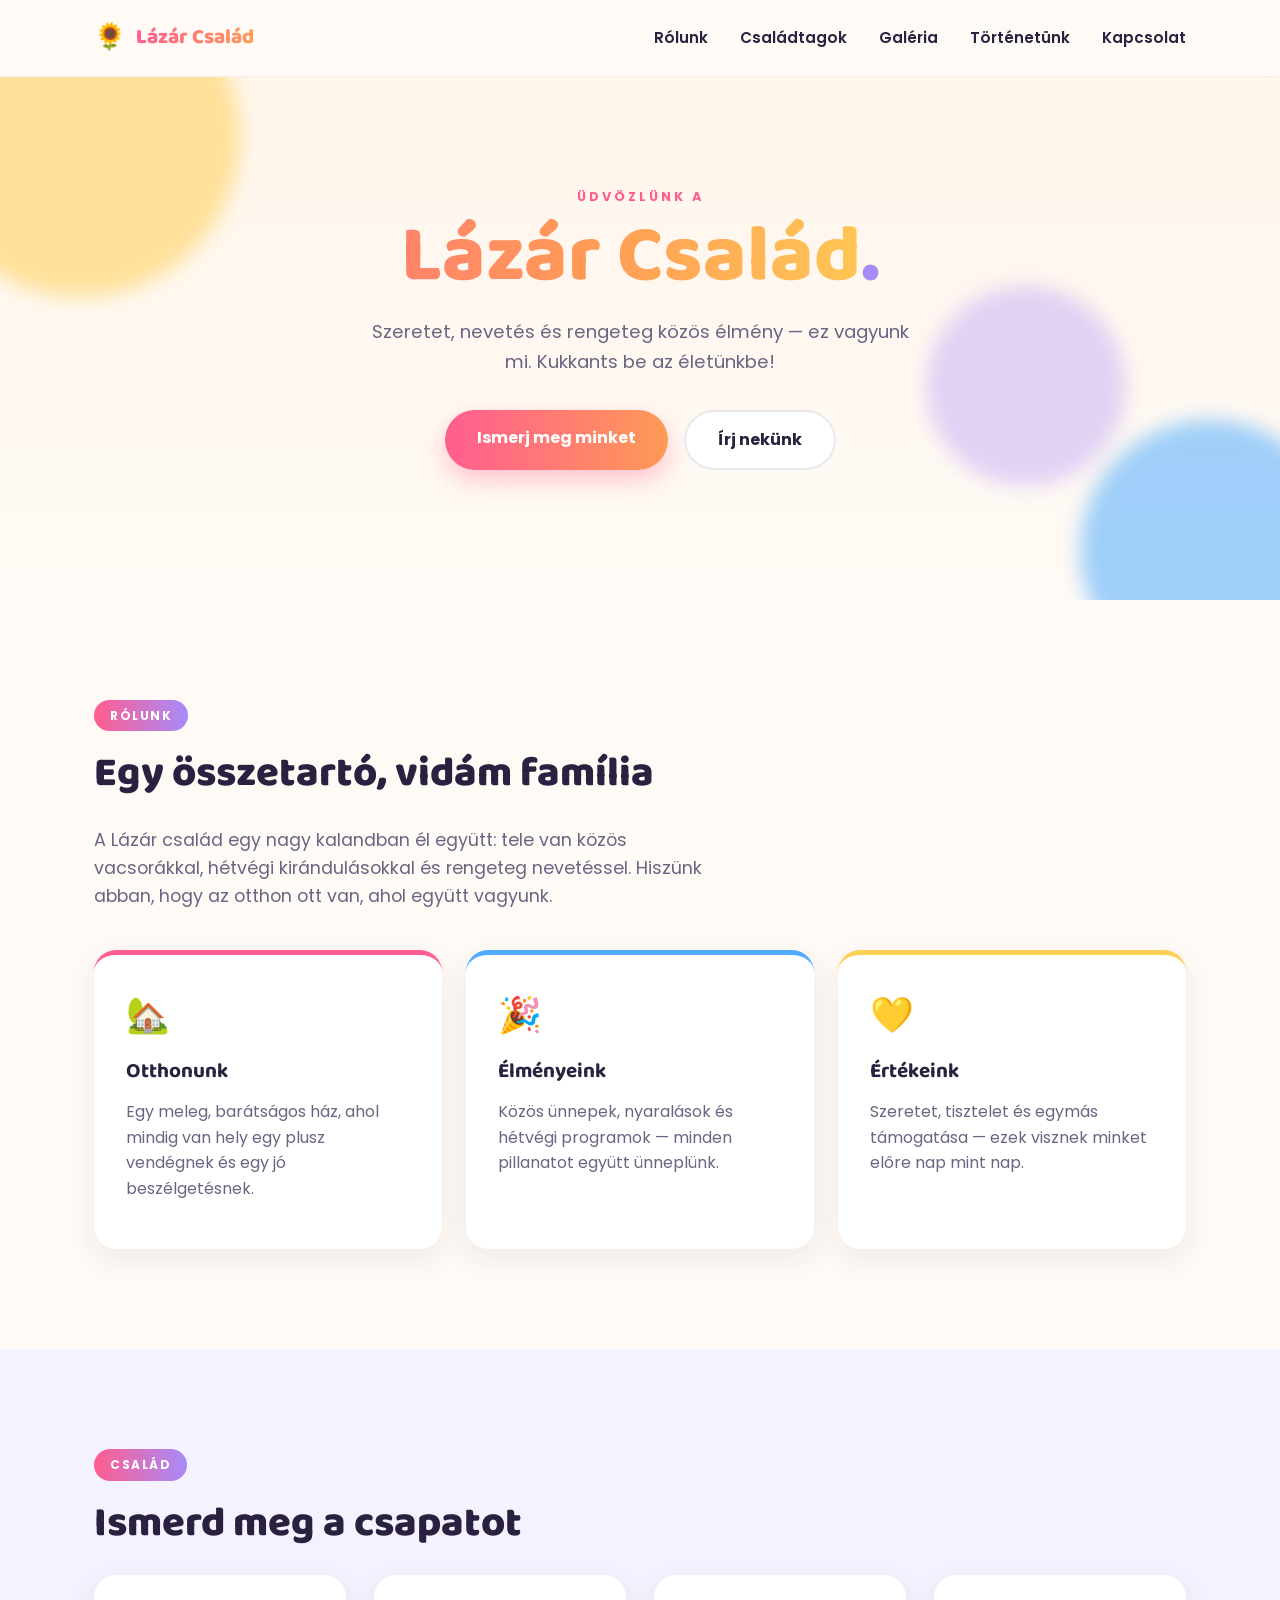
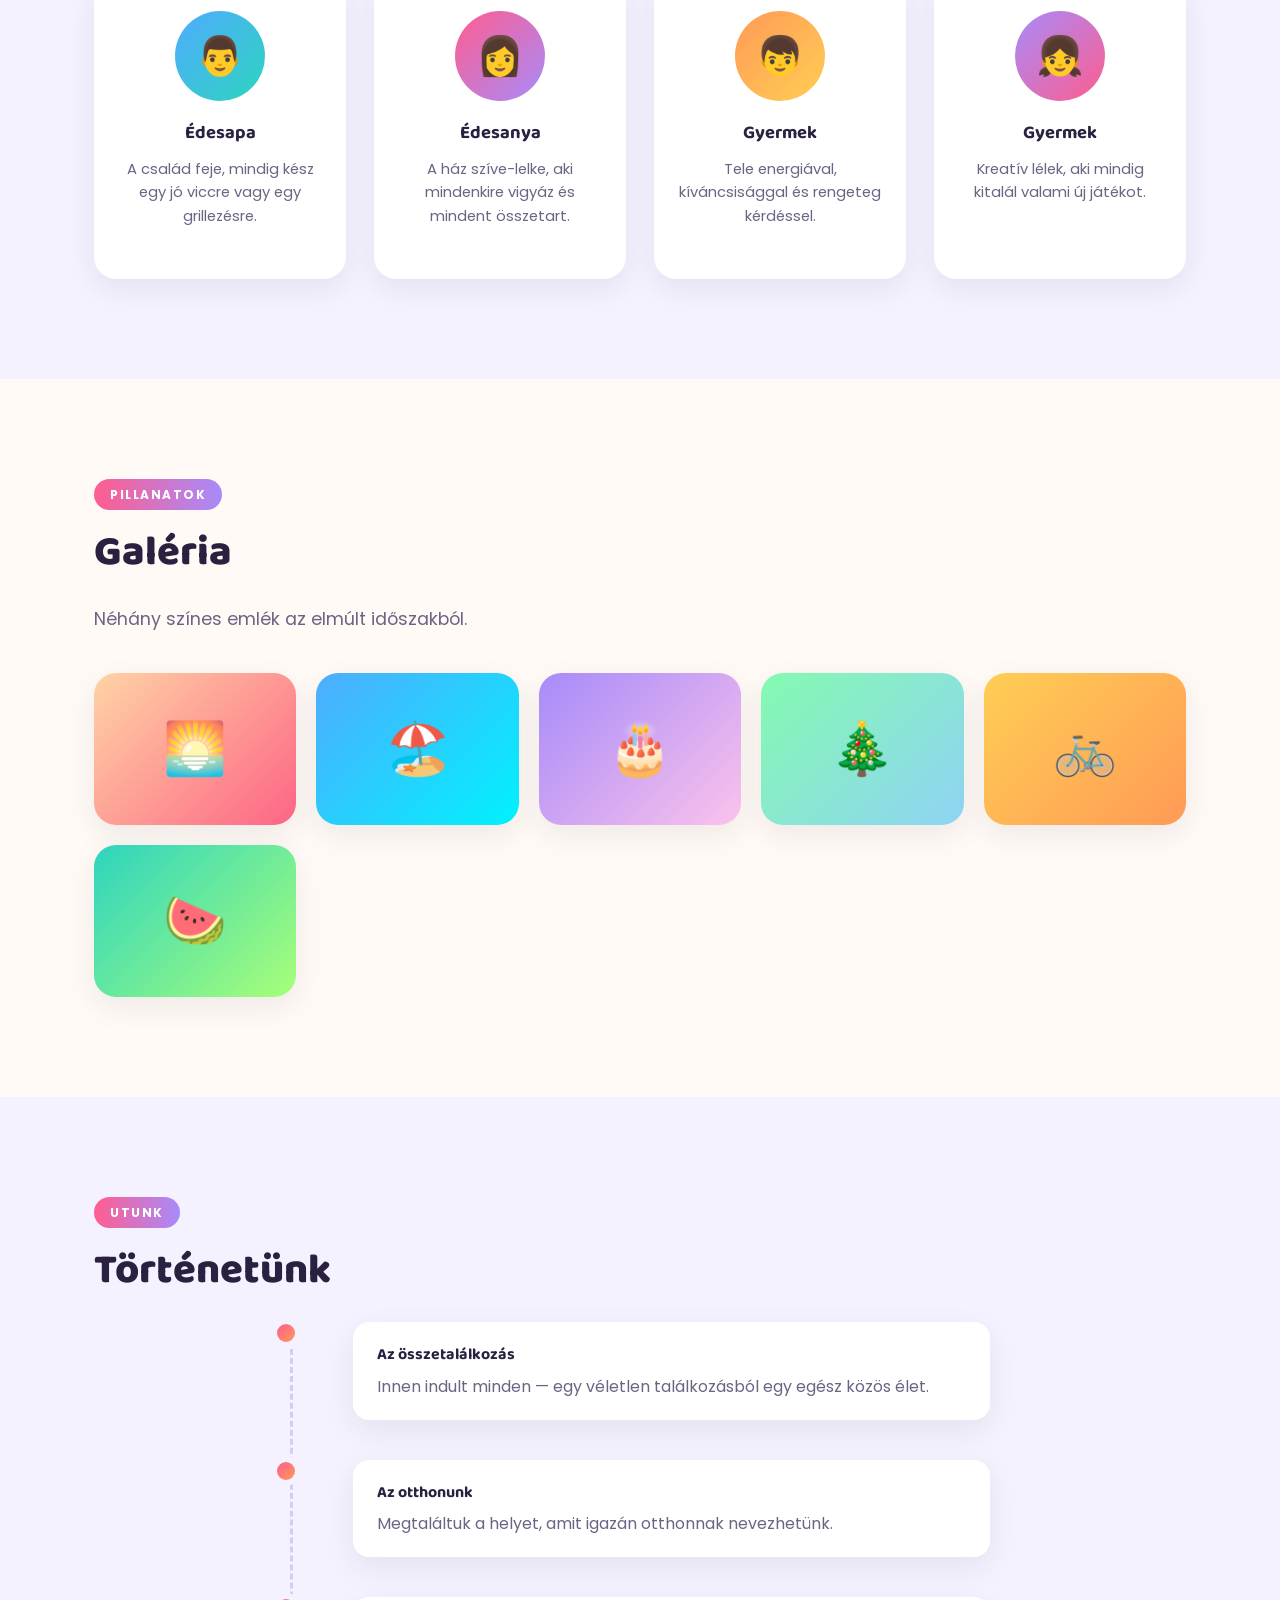
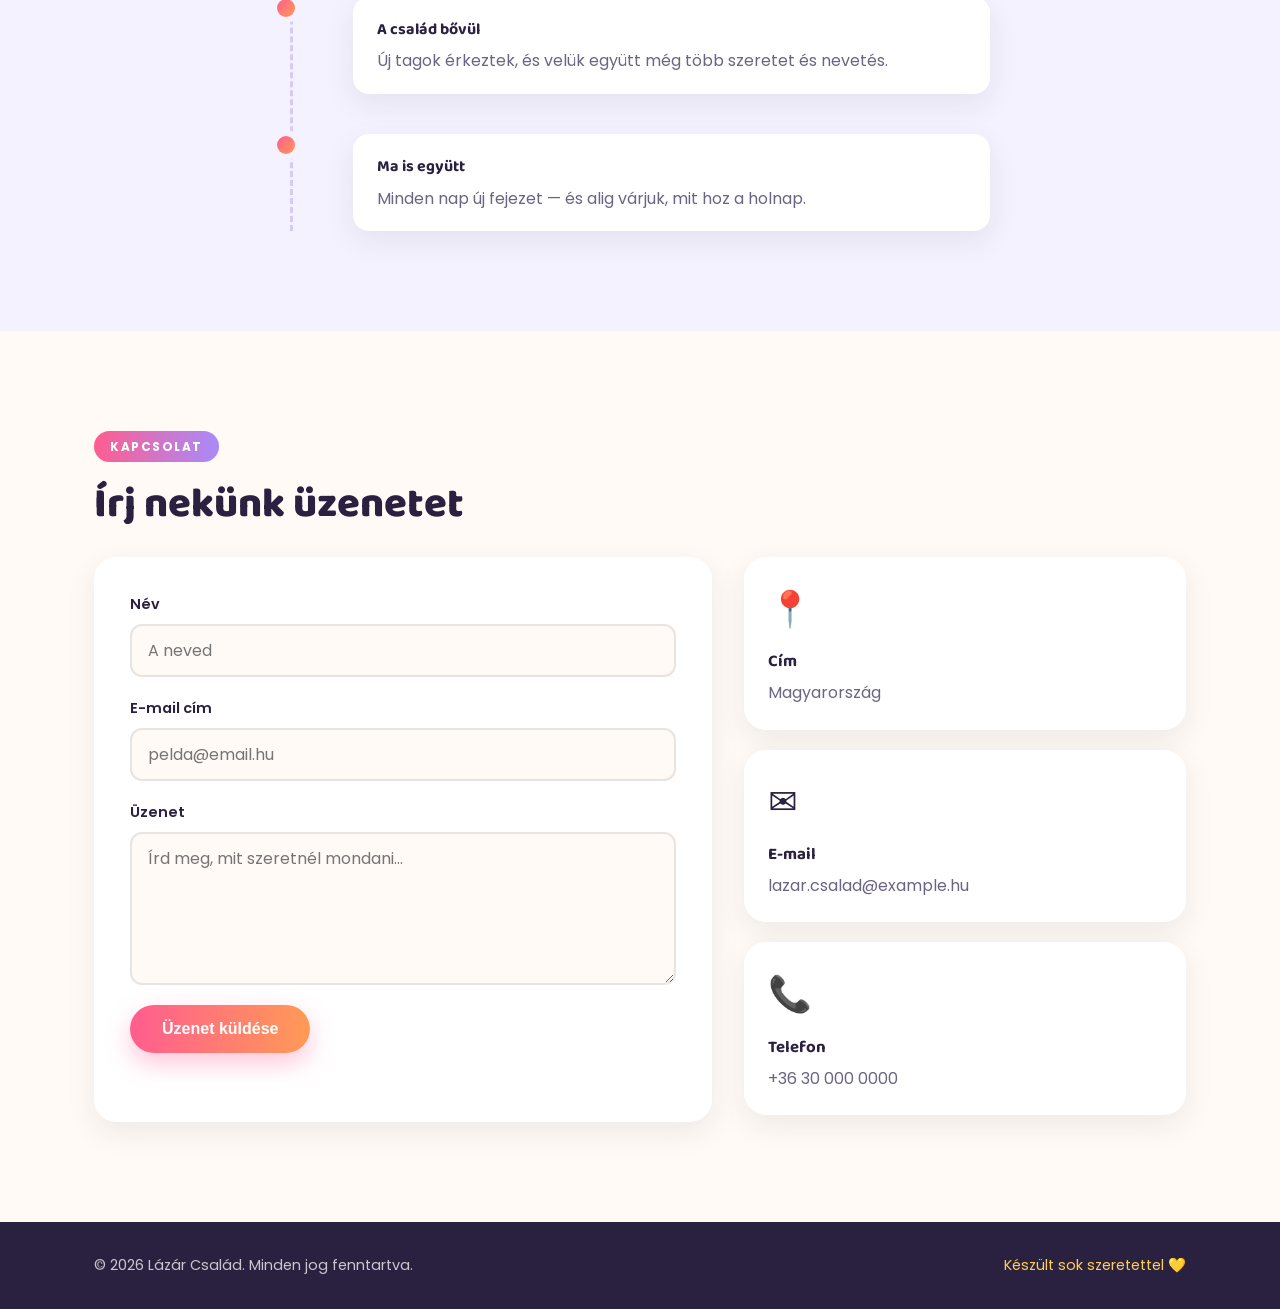
==== index.html @ ab360899 "Add modern colorful Lázár Család landing page Single-page site with hero, about, family members, gal" ====
<!DOCTYPE html>
<html lang="hu">
<head>
<meta charset="UTF-8">
<meta name="viewport" content="width=device-width, initial-scale=1.0">
<title>Lázár Család</title>
<link rel="preconnect" href="https://fonts.googleapis.com">
<link rel="preconnect" href="https://fonts.gstatic.com" crossorigin>
<link href="https://fonts.googleapis.com/css2?family=Poppins:wght@400;500;600;700;800&family=Baloo+2:wght@600;700;800&display=swap" rel="stylesheet">
<link rel="stylesheet" href="style.css">
</head>
<body>

<header class="site-header">
  <div class="container nav-wrap">
    <a href="#top" class="logo">
      <span class="logo-emoji">🌻</span>
      <span class="logo-text">Lázár Család</span>
    </a>
    <nav class="nav" id="nav">
      <a href="#rolunk">Rólunk</a>
      <a href="#csaladtagok">Családtagok</a>
      <a href="#galeria">Galéria</a>
      <a href="#tortenetunk">Történetünk</a>
      <a href="#kapcsolat">Kapcsolat</a>
    </nav>
    <button class="menu-toggle" id="menuToggle" aria-label="Menü megnyitása">
      <span></span><span></span><span></span>
    </button>
  </div>
</header>

<main id="top">

  <section class="hero">
    <div class="hero-blob blob1"></div>
    <div class="hero-blob blob2"></div>
    <div class="hero-blob blob3"></div>
    <div class="container hero-content">
      <p class="hero-eyebrow">Üdvözlünk a</p>
      <h1>Lázár&nbsp;Család<span class="dot">.</span></h1>
      <p class="hero-subtitle">Szeretet, nevetés és rengeteg közös élmény — ez vagyunk mi. Kukkants be az életünkbe!</p>
      <div class="hero-actions">
        <a href="#tortenetunk" class="btn btn-primary">Ismerj meg minket</a>
        <a href="#kapcsolat" class="btn btn-ghost">Írj nekünk</a>
      </div>
    </div>
  </section>

  <section class="section" id="rolunk">
    <div class="container">
      <h2 class="section-title"><span class="badge">Rólunk</span>Egy összetartó, vidám família</h2>
      <p class="section-lead">A Lázár család egy nagy kalandban él együtt: tele van közös vacsorákkal, hétvégi kirándulásokkal és rengeteg nevetéssel. Hiszünk abban, hogy az otthon ott van, ahol együtt vagyunk.</p>
      <div class="cards">
        <div class="card card-pink">
          <div class="card-icon">🏡</div>
          <h3>Otthonunk</h3>
          <p>Egy meleg, barátságos ház, ahol mindig van hely egy plusz vendégnek és egy jó beszélgetésnek.</p>
        </div>
        <div class="card card-blue">
          <div class="card-icon">🎉</div>
          <h3>Élményeink</h3>
          <p>Közös ünnepek, nyaralások és hétvégi programok — minden pillanatot együtt ünneplünk.</p>
        </div>
        <div class="card card-yellow">
          <div class="card-icon">💛</div>
          <h3>Értékeink</h3>
          <p>Szeretet, tisztelet és egymás támogatása — ezek visznek minket előre nap mint nap.</p>
        </div>
      </div>
    </div>
  </section>

  <section class="section section-alt" id="csaladtagok">
    <div class="container">
      <h2 class="section-title"><span class="badge">Család</span>Ismerd meg a csapatot</h2>
      <div class="members">
        <div class="member">
          <div class="member-avatar avatar1">👨</div>
          <h3>Édesapa</h3>
          <p>A család feje, mindig kész egy jó viccre vagy egy grillezésre.</p>
        </div>
        <div class="member">
          <div class="member-avatar avatar2">👩</div>
          <h3>Édesanya</h3>
          <p>A ház szíve-lelke, aki mindenkire vigyáz és mindent összetart.</p>
        </div>
        <div class="member">
          <div class="member-avatar avatar3">👦</div>
          <h3>Gyermek</h3>
          <p>Tele energiával, kíváncsisággal és rengeteg kérdéssel.</p>
        </div>
        <div class="member">
          <div class="member-avatar avatar4">👧</div>
          <h3>Gyermek</h3>
          <p>Kreatív lélek, aki mindig kitalál valami új játékot.</p>
        </div>
      </div>
    </div>
  </section>

  <section class="section" id="galeria">
    <div class="container">
      <h2 class="section-title"><span class="badge">Pillanatok</span>Galéria</h2>
      <p class="section-lead">Néhány színes emlék az elmúlt időszakból.</p>
      <div class="gallery">
        <div class="gallery-item g1">🌅</div>
        <div class="gallery-item g2">🏖️</div>
        <div class="gallery-item g3">🎂</div>
        <div class="gallery-item g4">🎄</div>
        <div class="gallery-item g5">🚲</div>
        <div class="gallery-item g6">🍉</div>
      </div>
    </div>
  </section>

  <section class="section section-alt timeline-section" id="tortenetunk">
    <div class="container">
      <h2 class="section-title"><span class="badge">Utunk</span>Történetünk</h2>
      <div class="timeline">
        <div class="timeline-item">
          <div class="timeline-dot"></div>
          <div class="timeline-content">
            <h4>Az összetalálkozás</h4>
            <p>Innen indult minden — egy véletlen találkozásból egy egész közös élet.</p>
          </div>
        </div>
        <div class="timeline-item">
          <div class="timeline-dot"></div>
          <div class="timeline-content">
            <h4>Az otthonunk</h4>
            <p>Megtaláltuk a helyet, amit igazán otthonnak nevezhetünk.</p>
          </div>
        </div>
        <div class="timeline-item">
          <div class="timeline-dot"></div>
          <div class="timeline-content">
            <h4>A család bővül</h4>
            <p>Új tagok érkeztek, és velük együtt még több szeretet és nevetés.</p>
          </div>
        </div>
        <div class="timeline-item">
          <div class="timeline-dot"></div>
          <div class="timeline-content">
            <h4>Ma is együtt</h4>
            <p>Minden nap új fejezet — és alig várjuk, mit hoz a holnap.</p>
          </div>
        </div>
      </div>
    </div>
  </section>

  <section class="section" id="kapcsolat">
    <div class="container">
      <h2 class="section-title"><span class="badge">Kapcsolat</span>Írj nekünk üzenetet</h2>
      <div class="contact-wrap">
        <form class="contact-form" id="contactForm">
          <div class="form-row">
            <label for="name">Név</label>
            <input type="text" id="name" name="name" placeholder="A neved" required>
          </div>
          <div class="form-row">
            <label for="email">E-mail cím</label>
            <input type="email" id="email" name="email" placeholder="pelda@email.hu" required>
          </div>
          <div class="form-row">
            <label for="message">Üzenet</label>
            <textarea id="message" name="message" rows="5" placeholder="Írd meg, mit szeretnél mondani..." required></textarea>
          </div>
          <button type="submit" class="btn btn-primary">Üzenet küldése</button>
          <p class="form-note" id="formNote"></p>
        </form>
        <div class="contact-info">
          <div class="info-card">
            <div class="card-icon">📍</div>
            <h4>Cím</h4>
            <p>Magyarország</p>
          </div>
          <div class="info-card">
            <div class="card-icon">✉️</div>
            <h4>E-mail</h4>
            <p>lazar.csalad@example.hu</p>
          </div>
          <div class="info-card">
            <div class="card-icon">📞</div>
            <h4>Telefon</h4>
            <p>+36 30 000 0000</p>
          </div>
        </div>
      </div>
    </div>
  </section>

</main>

<footer class="site-footer">
  <div class="container footer-wrap">
    <p>&copy; <span id="year"></span> Lázár Család. Minden jog fenntartva.</p>
    <p class="footer-heart">Készült sok szeretettel 💛</p>
  </div>
</footer>

<script src="script.js"></script>
</body>
</html>
---- style.css ----
:root {
  --pink: #ff5d8f;
  --orange: #ff9a56;
  --yellow: #ffce54;
  --blue: #4facfe;
  --purple: #a78bfa;
  --teal: #2dd4bf;
  --ink: #2a2140;
  --ink-soft: #6b6483;
  --bg: #fffaf5;
  --bg-alt: #f5f2ff;
  --card-bg: #ffffff;
  --shadow: 0 10px 30px rgba(42, 33, 64, 0.08);
  --radius: 22px;
}

* {
  box-sizing: border-box;
}

html {
  scroll-behavior: smooth;
}

body {
  margin: 0;
  font-family: "Poppins", system-ui, sans-serif;
  color: var(--ink);
  background: var(--bg);
  line-height: 1.6;
}

h1, h2, h3, h4 {
  font-family: "Baloo 2", "Poppins", sans-serif;
  margin: 0 0 0.5em;
}

p {
  margin: 0 0 1em;
  color: var(--ink-soft);
}

a {
  text-decoration: none;
  color: inherit;
}

.container {
  max-width: 1140px;
  margin: 0 auto;
  padding: 0 24px;
}

/* Header */
.site-header {
  position: sticky;
  top: 0;
  z-index: 100;
  background: rgba(255, 250, 245, 0.85);
  backdrop-filter: blur(10px);
  border-bottom: 1px solid rgba(42, 33, 64, 0.06);
}

.nav-wrap {
  display: flex;
  align-items: center;
  justify-content: space-between;
  height: 76px;
}

.logo {
  display: flex;
  align-items: center;
  gap: 10px;
  font-family: "Baloo 2", sans-serif;
  font-weight: 800;
  font-size: 1.3rem;
}

.logo-emoji {
  font-size: 1.6rem;
}

.logo-text {
  background: linear-gradient(90deg, var(--pink), var(--orange));
  -webkit-background-clip: text;
  background-clip: text;
  color: transparent;
}

.nav {
  display: flex;
  gap: 32px;
}

.nav a {
  font-weight: 600;
  font-size: 0.95rem;
  color: var(--ink);
  position: relative;
  padding: 6px 0;
  transition: color 0.2s;
}

.nav a::after {
  content: "";
  position: absolute;
  left: 0;
  bottom: 0;
  height: 3px;
  width: 0;
  border-radius: 3px;
  background: linear-gradient(90deg, var(--pink), var(--yellow));
  transition: width 0.25s ease;
}

.nav a:hover {
  color: var(--pink);
}

.nav a:hover::after {
  width: 100%;
}

.menu-toggle {
  display: none;
  flex-direction: column;
  gap: 5px;
  background: none;
  border: none;
  cursor: pointer;
  padding: 8px;
}

.menu-toggle span {
  width: 26px;
  height: 3px;
  border-radius: 3px;
  background: var(--ink);
  transition: 0.3s;
}

/* Hero */
.hero {
  position: relative;
  overflow: hidden;
  padding: 110px 0 130px;
  text-align: center;
  background: linear-gradient(180deg, #fff6ec 0%, var(--bg) 100%);
}

.hero-content {
  position: relative;
  z-index: 2;
}

.hero-eyebrow {
  text-transform: uppercase;
  letter-spacing: 3px;
  font-weight: 700;
  font-size: 0.8rem;
  color: var(--pink);
  margin-bottom: 8px;
}

.hero h1 {
  font-size: clamp(2.8rem, 7vw, 5rem);
  font-weight: 800;
  line-height: 1.05;
  background: linear-gradient(90deg, var(--pink), var(--orange) 45%, var(--yellow) 75%, var(--teal));
  -webkit-background-clip: text;
  background-clip: text;
  color: transparent;
  margin-bottom: 18px;
}

.hero h1 .dot {
  color: var(--purple);
  -webkit-text-fill-color: var(--purple);
}

.hero-subtitle {
  max-width: 560px;
  margin: 0 auto 34px;
  font-size: 1.15rem;
  color: var(--ink-soft);
}

.hero-actions {
  display: flex;
  gap: 16px;
  justify-content: center;
  flex-wrap: wrap;
}

.btn {
  display: inline-block;
  padding: 15px 32px;
  border-radius: 999px;
  font-weight: 700;
  font-size: 1rem;
  cursor: pointer;
  border: none;
  transition: transform 0.2s ease, box-shadow 0.2s ease;
}

.btn-primary {
  background: linear-gradient(90deg, var(--pink), var(--orange));
  color: #fff;
  box-shadow: 0 10px 25px rgba(255, 93, 143, 0.35);
}

.btn-primary:hover {
  transform: translateY(-3px);
  box-shadow: 0 14px 30px rgba(255, 93, 143, 0.45);
}

.btn-ghost {
  background: #fff;
  color: var(--ink);
  border: 2px solid rgba(42, 33, 64, 0.1);
}

.btn-ghost:hover {
  transform: translateY(-3px);
  border-color: var(--pink);
  color: var(--pink);
}

.hero-blob {
  position: absolute;
  border-radius: 50%;
  filter: blur(10px);
  opacity: 0.55;
  z-index: 1;
}

.blob1 {
  width: 320px;
  height: 320px;
  background: var(--yellow);
  top: -100px;
  left: -80px;
}

.blob2 {
  width: 260px;
  height: 260px;
  background: var(--blue);
  bottom: -80px;
  right: -60px;
}

.blob3 {
  width: 200px;
  height: 200px;
  background: var(--purple);
  top: 40%;
  right: 12%;
  opacity: 0.35;
}

/* Sections */
.section {
  padding: 100px 0;
}

.section-alt {
  background: var(--bg-alt);
}

.section-title {
  font-size: clamp(1.8rem, 4vw, 2.6rem);
  font-weight: 800;
  display: flex;
  flex-direction: column;
  gap: 10px;
  align-items: flex-start;
  margin-bottom: 18px;
}

.badge {
  display: inline-block;
  font-family: "Poppins", sans-serif;
  font-size: 0.75rem;
  font-weight: 700;
  letter-spacing: 1.5px;
  text-transform: uppercase;
  padding: 6px 16px;
  border-radius: 999px;
  background: linear-gradient(90deg, var(--pink), var(--purple));
  color: #fff;
}

.section-lead {
  max-width: 640px;
  font-size: 1.1rem;
  margin-bottom: 40px;
}

/* Cards */
.cards {
  display: grid;
  grid-template-columns: repeat(auto-fit, minmax(260px, 1fr));
  gap: 24px;
}

.card {
  background: var(--card-bg);
  border-radius: var(--radius);
  padding: 32px;
  box-shadow: var(--shadow);
  border-top: 5px solid transparent;
  transition: transform 0.25s ease, box-shadow 0.25s ease;
}

.card:hover {
  transform: translateY(-8px);
  box-shadow: 0 20px 40px rgba(42, 33, 64, 0.14);
}

.card-pink { border-top-color: var(--pink); }
.card-blue { border-top-color: var(--blue); }
.card-yellow { border-top-color: var(--yellow); }

.card-icon {
  font-size: 2.2rem;
  margin-bottom: 12px;
}

.card h3 {
  font-size: 1.3rem;
}

/* Members */
.members {
  display: grid;
  grid-template-columns: repeat(auto-fit, minmax(220px, 1fr));
  gap: 28px;
}

.member {
  text-align: center;
  background: var(--card-bg);
  border-radius: var(--radius);
  padding: 36px 20px;
  box-shadow: var(--shadow);
  transition: transform 0.25s ease;
}

.member:hover {
  transform: translateY(-6px);
}

.member-avatar {
  width: 90px;
  height: 90px;
  margin: 0 auto 18px;
  border-radius: 50%;
  display: flex;
  align-items: center;
  justify-content: center;
  font-size: 2.4rem;
  color: #fff;
}

.avatar1 { background: linear-gradient(135deg, var(--blue), var(--teal)); }
.avatar2 { background: linear-gradient(135deg, var(--pink), var(--purple)); }
.avatar3 { background: linear-gradient(135deg, var(--orange), var(--yellow)); }
.avatar4 { background: linear-gradient(135deg, var(--purple), var(--pink)); }

.member h3 {
  font-size: 1.15rem;
}

.member p {
  font-size: 0.92rem;
}

/* Gallery */
.gallery {
  display: grid;
  grid-template-columns: repeat(auto-fit, minmax(200px, 1fr));
  gap: 20px;
}

.gallery-item {
  aspect-ratio: 4 / 3;
  border-radius: var(--radius);
  display: flex;
  align-items: center;
  justify-content: center;
  font-size: 3.2rem;
  box-shadow: var(--shadow);
  transition: transform 0.25s ease;
}

.gallery-item:hover {
  transform: scale(1.04) rotate(-1deg);
}

.g1 { background: linear-gradient(135deg, #ffd3a5, #fd6585); }
.g2 { background: linear-gradient(135deg, #4facfe, #00f2fe); }
.g3 { background: linear-gradient(135deg, #a78bfa, #fbc2eb); }
.g4 { background: linear-gradient(135deg, #84fab0, #8fd3f4); }
.g5 { background: linear-gradient(135deg, #ffce54, #ff9a56); }
.g6 { background: linear-gradient(135deg, #2dd4bf, #a8ff78); }

/* Timeline */
.timeline {
  position: relative;
  max-width: 700px;
  margin: 0 auto;
  padding-left: 30px;
  border-left: 3px dashed rgba(167, 139, 250, 0.4);
}

.timeline-item {
  position: relative;
  padding: 0 0 40px 30px;
}

.timeline-item:last-child {
  padding-bottom: 0;
}

.timeline-dot {
  position: absolute;
  left: -46px;
  top: 2px;
  width: 18px;
  height: 18px;
  border-radius: 50%;
  background: linear-gradient(135deg, var(--pink), var(--orange));
  box-shadow: 0 0 0 6px var(--bg-alt);
}

.timeline-content {
  background: var(--card-bg);
  border-radius: 16px;
  padding: 20px 24px;
  box-shadow: var(--shadow);
}

.timeline-content h4 {
  margin-bottom: 6px;
  color: var(--ink);
}

.timeline-content p {
  margin: 0;
}

/* Contact */
.contact-wrap {
  display: grid;
  grid-template-columns: 1.4fr 1fr;
  gap: 32px;
}

.contact-form {
  background: var(--card-bg);
  border-radius: var(--radius);
  padding: 36px;
  box-shadow: var(--shadow);
}

.form-row {
  margin-bottom: 20px;
  display: flex;
  flex-direction: column;
  gap: 8px;
}

.form-row label {
  font-weight: 600;
  font-size: 0.9rem;
}

.form-row input,
.form-row textarea {
  border: 2px solid rgba(42, 33, 64, 0.1);
  border-radius: 12px;
  padding: 12px 16px;
  font-family: inherit;
  font-size: 1rem;
  resize: vertical;
  transition: border-color 0.2s;
  background: var(--bg);
  color: var(--ink);
}

.form-row input:focus,
.form-row textarea:focus {
  outline: none;
  border-color: var(--pink);
}

.form-note {
  margin: 14px 0 0;
  font-weight: 600;
  color: var(--teal);
  min-height: 1.2em;
}

.contact-info {
  display: flex;
  flex-direction: column;
  gap: 20px;
}

.info-card {
  background: var(--card-bg);
  border-radius: var(--radius);
  padding: 24px;
  box-shadow: var(--shadow);
}

.info-card h4 {
  margin-bottom: 4px;
  font-size: 1.05rem;
}

.info-card p {
  margin: 0;
}

/* Footer */
.site-footer {
  background: var(--ink);
  color: #fff;
  padding: 32px 0;
}

.footer-wrap {
  display: flex;
  justify-content: space-between;
  flex-wrap: wrap;
  gap: 8px;
}

.footer-wrap p {
  margin: 0;
  color: rgba(255, 255, 255, 0.75);
  font-size: 0.9rem;
}

.footer-heart {
  color: var(--yellow) !important;
}

/* Responsive */
@media (max-width: 860px) {
  .contact-wrap {
    grid-template-columns: 1fr;
  }
}

@media (max-width: 720px) {
  .nav {
    position: absolute;
    top: 76px;
    left: 0;
    right: 0;
    background: #fffaf5;
    flex-direction: column;
    padding: 20px 24px;
    gap: 18px;
    box-shadow: var(--shadow);
    transform: translateY(-10px);
    opacity: 0;
    pointer-events: none;
    transition: 0.25s ease;
  }

  .nav.open {
    transform: translateY(0);
    opacity: 1;
    pointer-events: auto;
  }

  .menu-toggle {
    display: flex;
  }

  .section {
    padding: 70px 0;
  }

  .hero {
    padding: 90px 0 100px;
  }
}
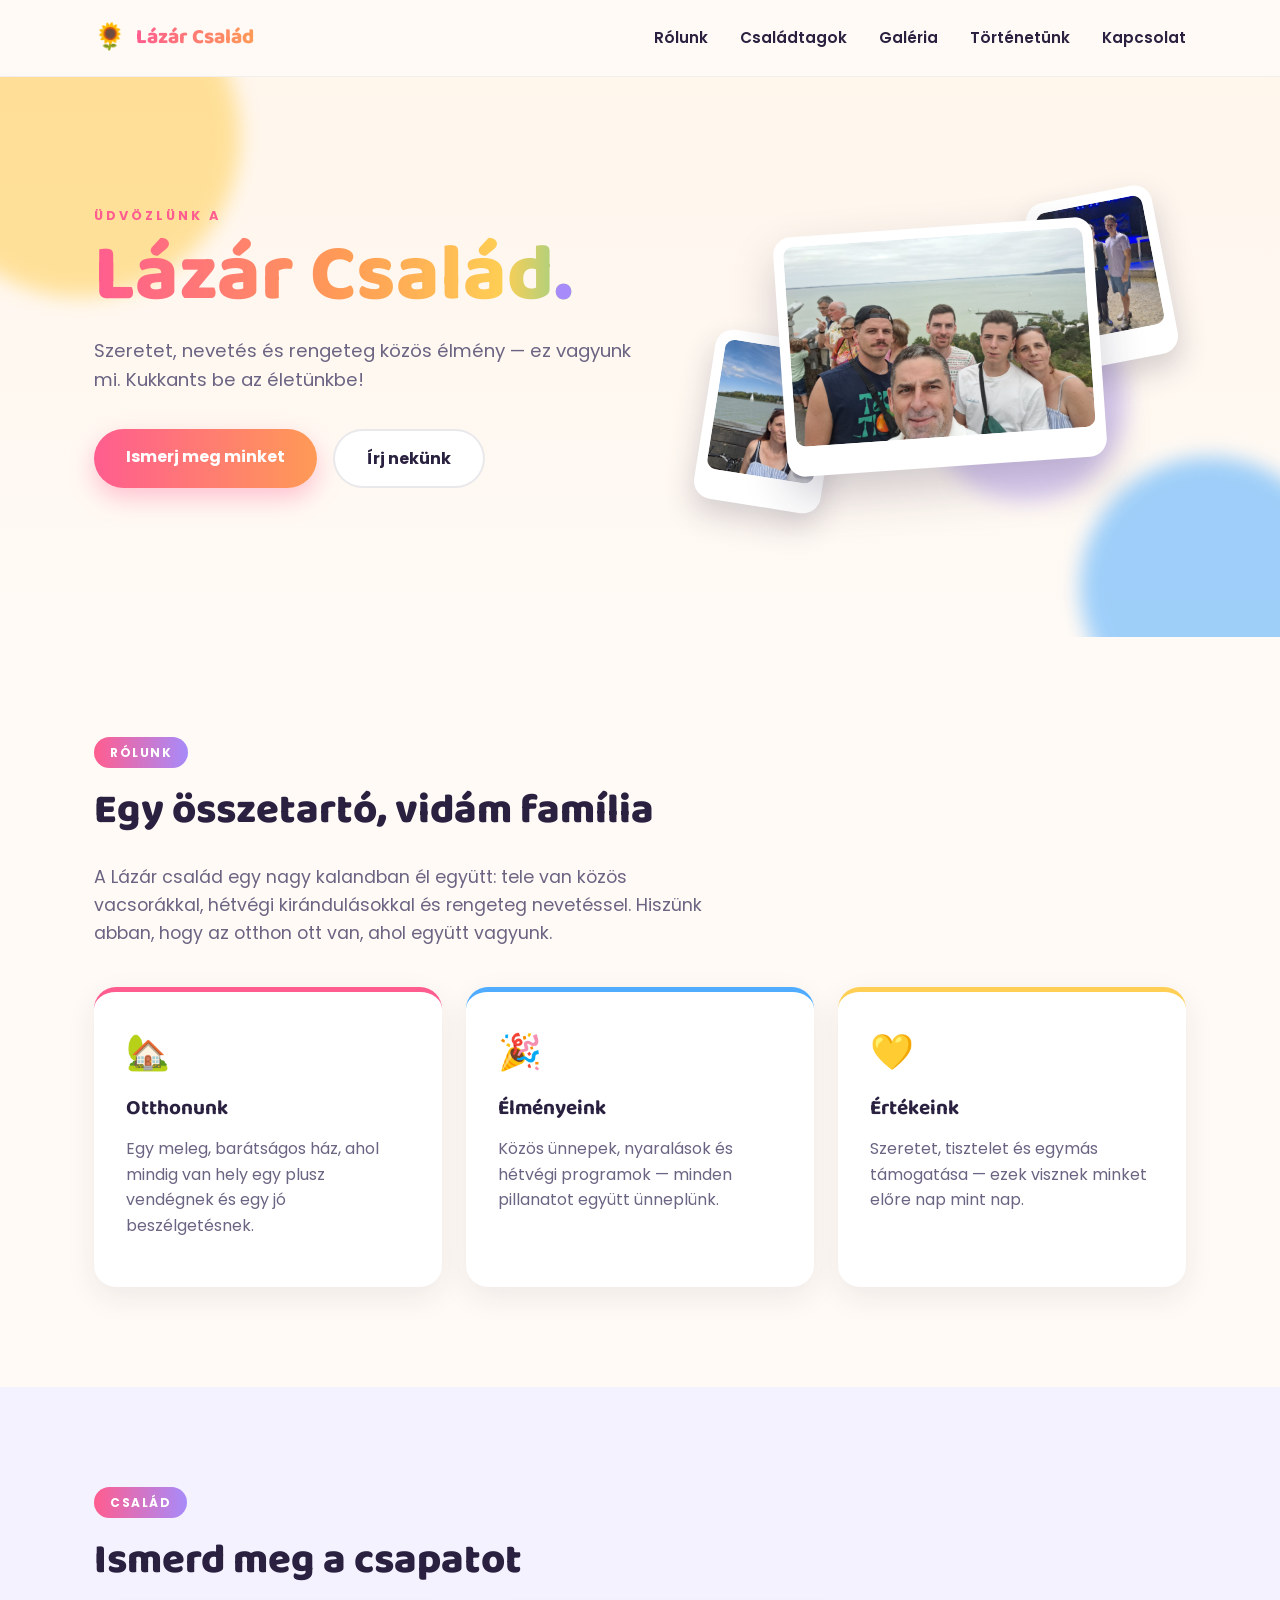
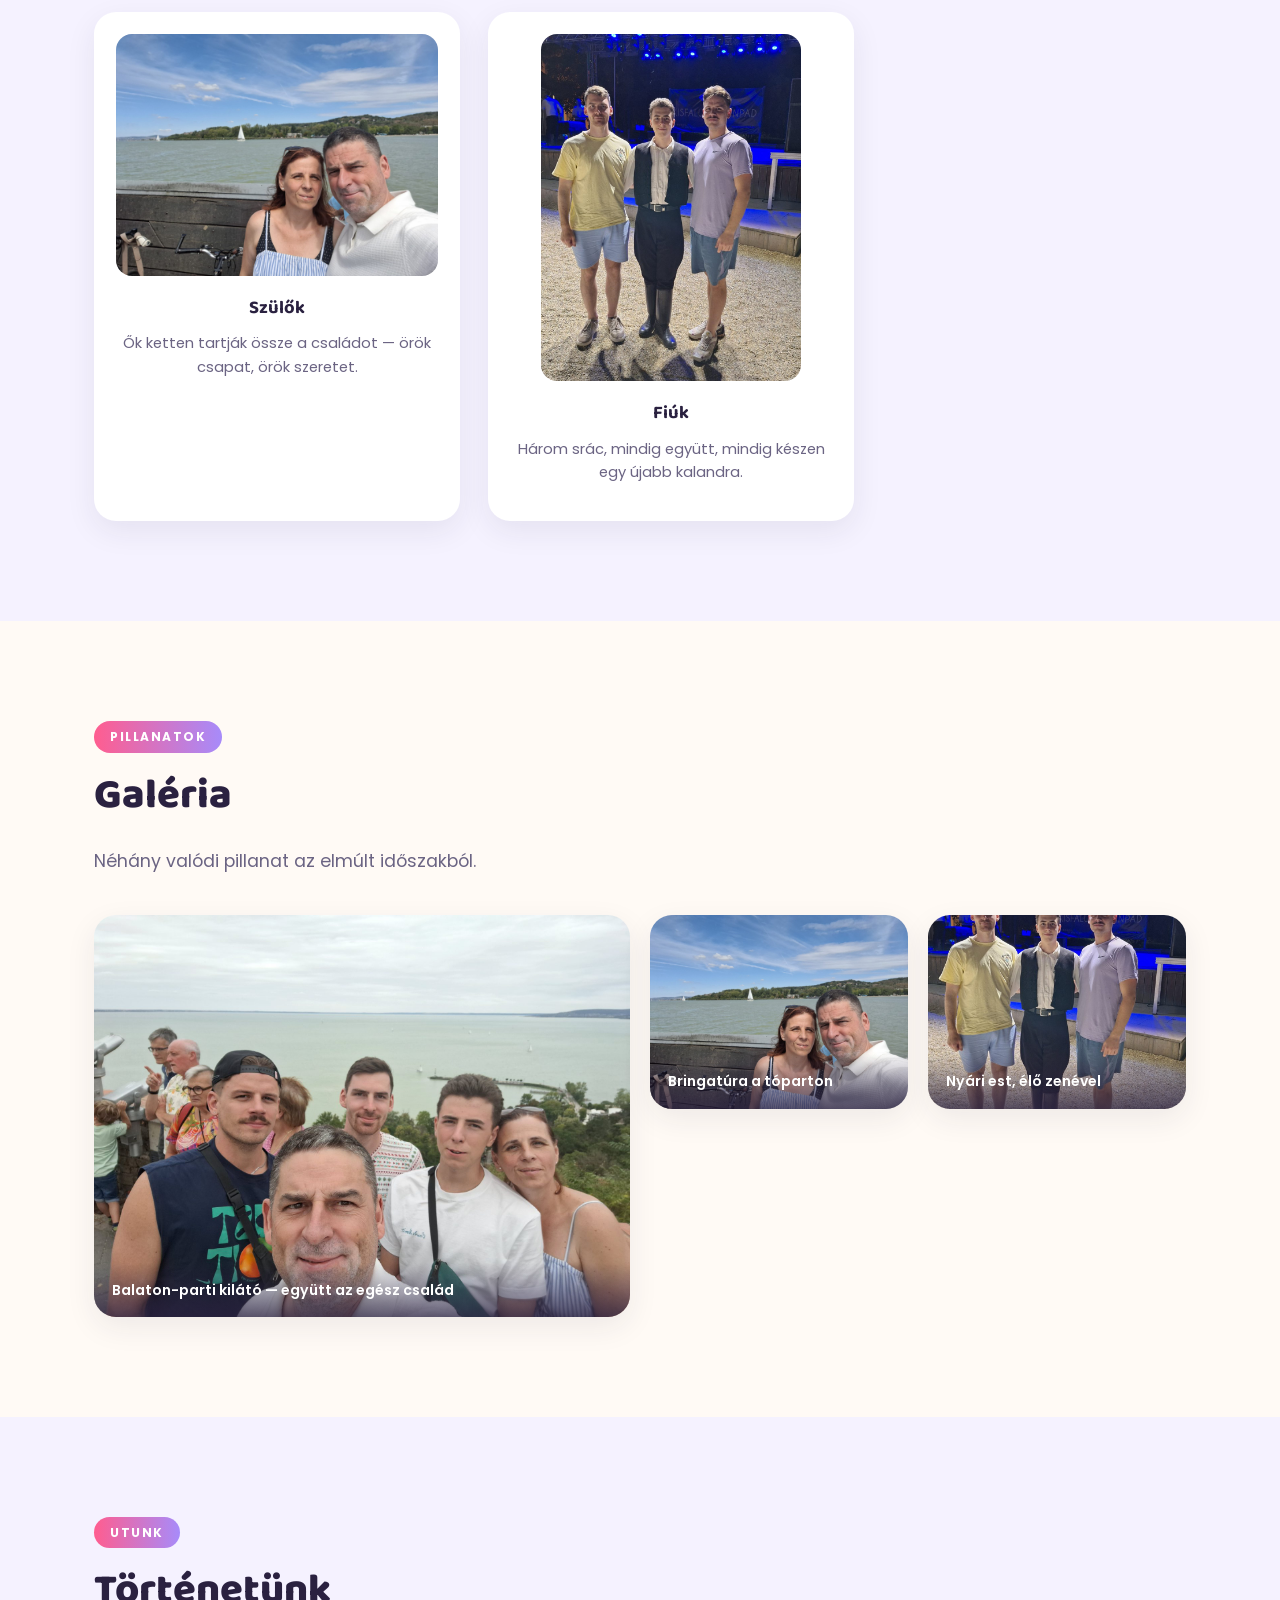
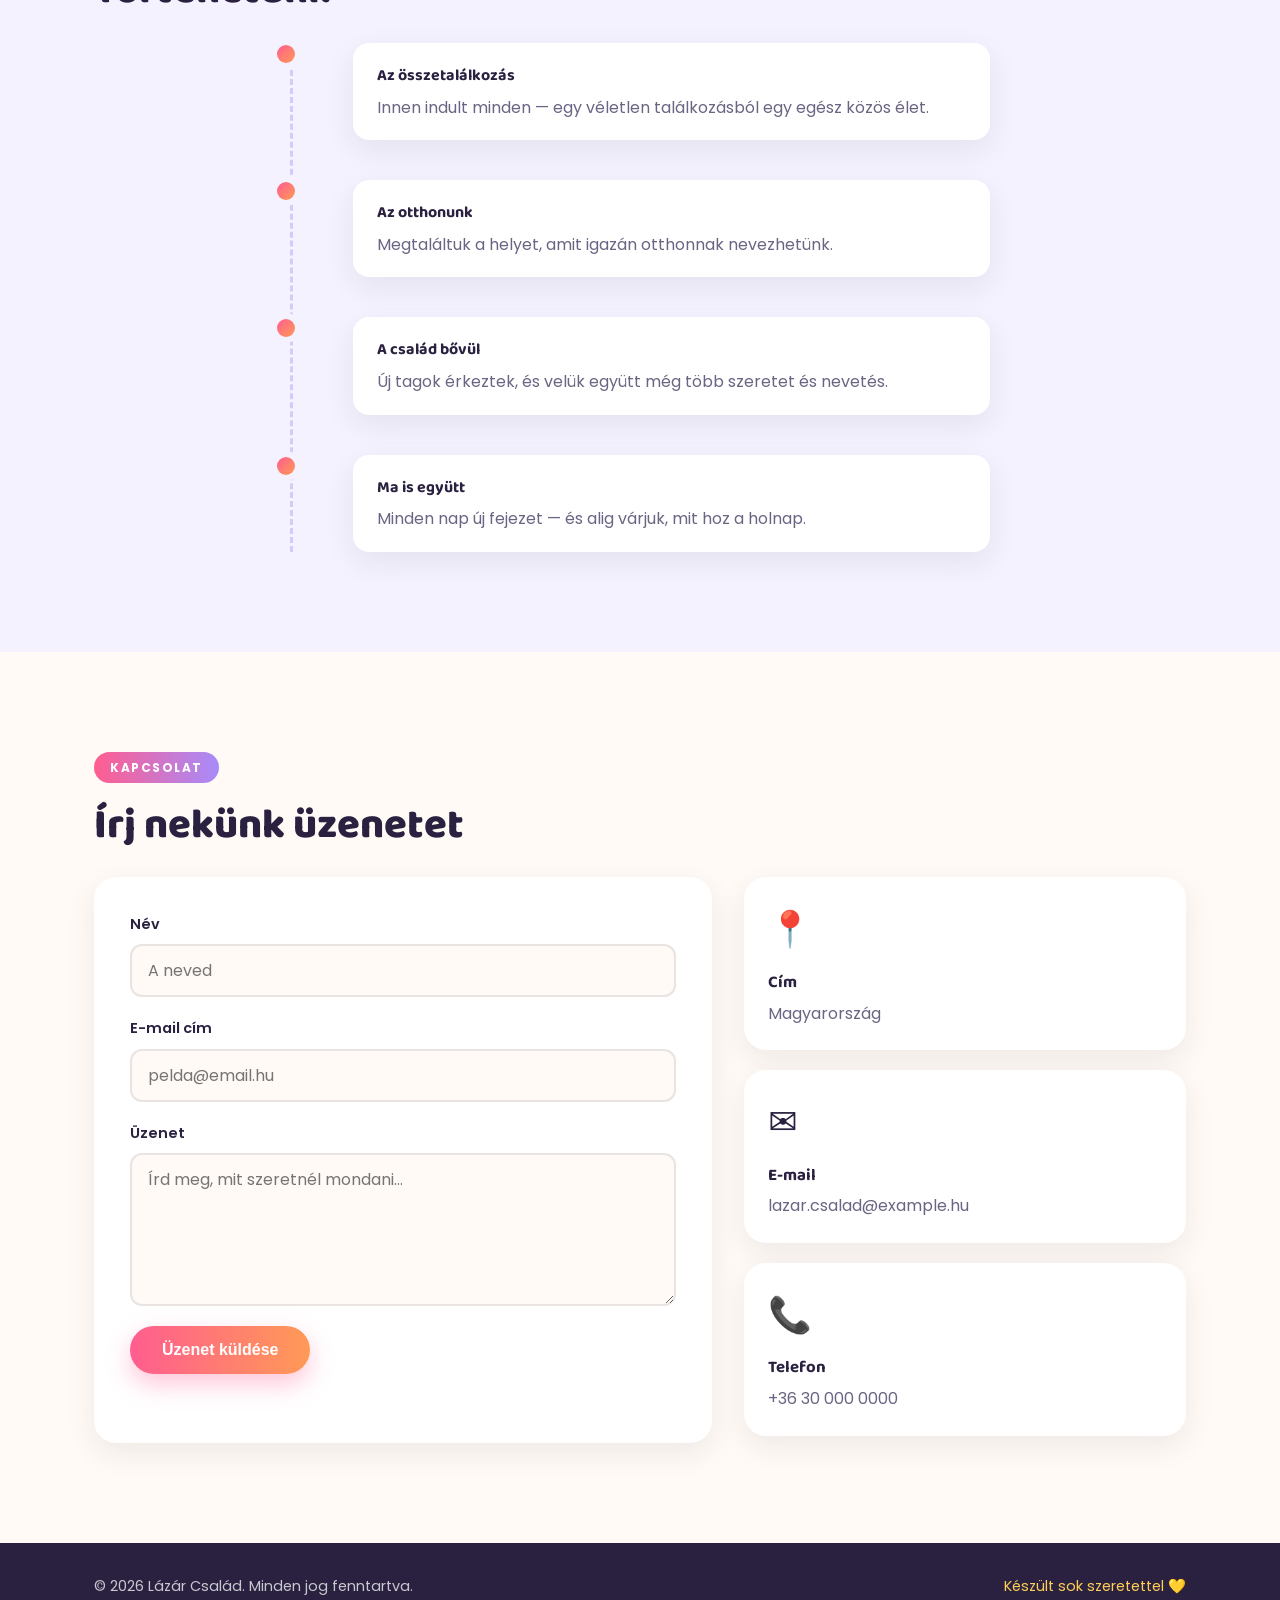
==== commit 97f18407: "Replace placeholder icons with real family photos Adds a hero photo collage, real photos for the mem" ====
--- a/index.html
+++ b/index.html
@@ -36,13 +36,26 @@
     <div class="hero-blob blob1"></div>
     <div class="hero-blob blob2"></div>
     <div class="hero-blob blob3"></div>
-    <div class="container hero-content">
-      <p class="hero-eyebrow">Üdvözlünk a</p>
-      <h1>Lázár&nbsp;Család<span class="dot">.</span></h1>
-      <p class="hero-subtitle">Szeretet, nevetés és rengeteg közös élmény — ez vagyunk mi. Kukkants be az életünkbe!</p>
-      <div class="hero-actions">
-        <a href="#tortenetunk" class="btn btn-primary">Ismerj meg minket</a>
-        <a href="#kapcsolat" class="btn btn-ghost">Írj nekünk</a>
+    <div class="container hero-grid">
+      <div class="hero-content">
+        <p class="hero-eyebrow">Üdvözlünk a</p>
+        <h1>Lázár&nbsp;Család<span class="dot">.</span></h1>
+        <p class="hero-subtitle">Szeretet, nevetés és rengeteg közös élmény — ez vagyunk mi. Kukkants be az életünkbe!</p>
+        <div class="hero-actions">
+          <a href="#tortenetunk" class="btn btn-primary">Ismerj meg minket</a>
+          <a href="#kapcsolat" class="btn btn-ghost">Írj nekünk</a>
+        </div>
+      </div>
+      <div class="hero-photos">
+        <figure class="photo-card photo-main">
+          <img src="assets/photos/family-group.jpg" alt="A Lázár család együtt egy balatoni kilátóban" loading="eager">
+        </figure>
+        <figure class="photo-card photo-accent photo-accent-a">
+          <img src="assets/photos/szulok.jpg" alt="A szülők a Balaton-parton">
+        </figure>
+        <figure class="photo-card photo-accent photo-accent-b">
+          <img src="assets/photos/fiuk.jpg" alt="A fiúk egy nyári esti koncerten">
+        </figure>
       </div>
     </div>
   </section>
@@ -74,26 +87,20 @@
   <section class="section section-alt" id="csaladtagok">
     <div class="container">
       <h2 class="section-title"><span class="badge">Család</span>Ismerd meg a csapatot</h2>
-      <div class="members">
-        <div class="member">
-          <div class="member-avatar avatar1">👨</div>
-          <h3>Édesapa</h3>
-          <p>A család feje, mindig kész egy jó viccre vagy egy grillezésre.</p>
-        </div>
-        <div class="member">
-          <div class="member-avatar avatar2">👩</div>
-          <h3>Édesanya</h3>
-          <p>A ház szíve-lelke, aki mindenkire vigyáz és mindent összetart.</p>
-        </div>
-        <div class="member">
-          <div class="member-avatar avatar3">👦</div>
-          <h3>Gyermek</h3>
-          <p>Tele energiával, kíváncsisággal és rengeteg kérdéssel.</p>
-        </div>
-        <div class="member">
-          <div class="member-avatar avatar4">👧</div>
-          <h3>Gyermek</h3>
-          <p>Kreatív lélek, aki mindig kitalál valami új játékot.</p>
+      <div class="member-cards">
+        <div class="member-card">
+          <div class="member-photo">
+            <img src="assets/photos/szulok.jpg" alt="Szülők a Balaton-parton, biciklitúrán">
+          </div>
+          <h3>Szülők</h3>
+          <p>Ők ketten tartják össze a családot — örök csapat, örök szeretet.</p>
+        </div>
+        <div class="member-card">
+          <div class="member-photo member-photo-portrait">
+            <img src="assets/photos/fiuk.jpg" alt="A fiúk egy nyári esti koncerten">
+          </div>
+          <h3>Fiúk</h3>
+          <p>Három srác, mindig együtt, mindig készen egy újabb kalandra.</p>
         </div>
       </div>
     </div>
@@ -102,14 +109,20 @@
   <section class="section" id="galeria">
     <div class="container">
       <h2 class="section-title"><span class="badge">Pillanatok</span>Galéria</h2>
-      <p class="section-lead">Néhány színes emlék az elmúlt időszakból.</p>
+      <p class="section-lead">Néhány valódi pillanat az elmúlt időszakból.</p>
       <div class="gallery">
-        <div class="gallery-item g1">🌅</div>
-        <div class="gallery-item g2">🏖️</div>
-        <div class="gallery-item g3">🎂</div>
-        <div class="gallery-item g4">🎄</div>
-        <div class="gallery-item g5">🚲</div>
-        <div class="gallery-item g6">🍉</div>
+        <figure class="gallery-item gallery-feature">
+          <img src="assets/photos/family-group.jpg" alt="Az egész család együtt egy balatoni kilátóban">
+          <figcaption>Balaton-parti kilátó — együtt az egész család</figcaption>
+        </figure>
+        <figure class="gallery-item">
+          <img src="assets/photos/szulok.jpg" alt="Szülők biciklitúrán a Balatonnál">
+          <figcaption>Bringatúra a tóparton</figcaption>
+        </figure>
+        <figure class="gallery-item">
+          <img src="assets/photos/fiuk.jpg" alt="A fiúk egy nyári esti koncerten">
+          <figcaption>Nyári est, élő zenével</figcaption>
+        </figure>
       </div>
     </div>
   </section>
--- a/style.css
+++ b/style.css
@@ -149,9 +149,17 @@
   background: linear-gradient(180deg, #fff6ec 0%, var(--bg) 100%);
 }
 
-.hero-content {
+.hero-grid {
   position: relative;
   z-index: 2;
+  display: grid;
+  grid-template-columns: 1fr;
+  gap: 56px;
+  align-items: center;
+}
+
+.hero-content {
+  min-width: 0;
 }
 
 .hero-eyebrow {
@@ -225,6 +233,59 @@
   transform: translateY(-3px);
   border-color: var(--pink);
   color: var(--pink);
+}
+
+.hero-photos {
+  position: relative;
+  min-height: 320px;
+  display: flex;
+  align-items: center;
+  justify-content: center;
+}
+
+.photo-card {
+  margin: 0;
+  background: #fff;
+  border-radius: 18px;
+  padding: 10px 10px 30px;
+  box-shadow: 0 20px 45px rgba(42, 33, 64, 0.22);
+}
+
+.photo-card img {
+  display: block;
+  width: 100%;
+  height: 100%;
+  object-fit: cover;
+  border-radius: 10px;
+}
+
+.photo-main {
+  position: relative;
+  z-index: 3;
+  width: min(320px, 78%);
+  aspect-ratio: 4 / 3;
+  transform: rotate(-4deg);
+}
+
+.photo-accent {
+  position: absolute;
+  width: 128px;
+  aspect-ratio: 3 / 4;
+  box-shadow: 0 14px 30px rgba(42, 33, 64, 0.2);
+}
+
+.photo-accent-a {
+  z-index: 2;
+  left: 2%;
+  bottom: 0%;
+  transform: rotate(9deg);
+}
+
+.photo-accent-b {
+  z-index: 1;
+  right: 4%;
+  top: 2%;
+  transform: rotate(-11deg);
 }
 
 .hero-blob {
@@ -333,78 +394,98 @@
 }
 
 /* Members */
-.members {
+.member-cards {
   display: grid;
-  grid-template-columns: repeat(auto-fit, minmax(220px, 1fr));
+  grid-template-columns: repeat(auto-fit, minmax(260px, 1fr));
   gap: 28px;
-}
-
-.member {
+  max-width: 760px;
+}
+
+.member-card {
   text-align: center;
   background: var(--card-bg);
   border-radius: var(--radius);
-  padding: 36px 20px;
+  padding: 22px;
   box-shadow: var(--shadow);
   transition: transform 0.25s ease;
 }
 
-.member:hover {
+.member-card:hover {
   transform: translateY(-6px);
 }
 
-.member-avatar {
-  width: 90px;
-  height: 90px;
-  margin: 0 auto 18px;
-  border-radius: 50%;
-  display: flex;
-  align-items: center;
-  justify-content: center;
-  font-size: 2.4rem;
-  color: #fff;
-}
-
-.avatar1 { background: linear-gradient(135deg, var(--blue), var(--teal)); }
-.avatar2 { background: linear-gradient(135deg, var(--pink), var(--purple)); }
-.avatar3 { background: linear-gradient(135deg, var(--orange), var(--yellow)); }
-.avatar4 { background: linear-gradient(135deg, var(--purple), var(--pink)); }
-
-.member h3 {
+.member-photo {
+  border-radius: 16px;
+  overflow: hidden;
+  aspect-ratio: 4 / 3;
+  margin-bottom: 18px;
+}
+
+.member-photo img {
+  width: 100%;
+  height: 100%;
+  object-fit: cover;
+  display: block;
+}
+
+.member-photo-portrait {
+  aspect-ratio: 3 / 4;
+  max-width: 260px;
+  margin-left: auto;
+  margin-right: auto;
+}
+
+.member-card h3 {
   font-size: 1.15rem;
 }
 
-.member p {
+.member-card p {
   font-size: 0.92rem;
 }
 
 /* Gallery */
 .gallery {
   display: grid;
-  grid-template-columns: repeat(auto-fit, minmax(200px, 1fr));
+  grid-template-columns: repeat(auto-fit, minmax(220px, 1fr));
   gap: 20px;
 }
 
 .gallery-item {
+  position: relative;
+  margin: 0;
   aspect-ratio: 4 / 3;
   border-radius: var(--radius);
-  display: flex;
-  align-items: center;
-  justify-content: center;
-  font-size: 3.2rem;
+  overflow: hidden;
   box-shadow: var(--shadow);
   transition: transform 0.25s ease;
 }
 
+.gallery-item img {
+  width: 100%;
+  height: 100%;
+  object-fit: cover;
+  display: block;
+}
+
+.gallery-item figcaption {
+  position: absolute;
+  left: 0;
+  right: 0;
+  bottom: 0;
+  padding: 16px 18px;
+  font-size: 0.88rem;
+  font-weight: 600;
+  color: #fff;
+  background: linear-gradient(180deg, transparent, rgba(42, 33, 64, 0.75));
+}
+
+.gallery-feature {
+  grid-column: span 2;
+}
+
 .gallery-item:hover {
-  transform: scale(1.04) rotate(-1deg);
-}
-
-.g1 { background: linear-gradient(135deg, #ffd3a5, #fd6585); }
-.g2 { background: linear-gradient(135deg, #4facfe, #00f2fe); }
-.g3 { background: linear-gradient(135deg, #a78bfa, #fbc2eb); }
-.g4 { background: linear-gradient(135deg, #84fab0, #8fd3f4); }
-.g5 { background: linear-gradient(135deg, #ffce54, #ff9a56); }
-.g6 { background: linear-gradient(135deg, #2dd4bf, #a8ff78); }
+  transform: scale(1.02);
+}
 
 /* Timeline */
 .timeline {
@@ -550,9 +631,47 @@
 }
 
 /* Responsive */
+@media (min-width: 860px) {
+  .hero-grid {
+    grid-template-columns: 1.05fr 0.95fr;
+    text-align: left;
+  }
+
+  .hero-content {
+    text-align: left;
+  }
+
+  .hero-subtitle {
+    margin-left: 0;
+    margin-right: 0;
+  }
+
+  .hero-actions {
+    justify-content: flex-start;
+  }
+}
+
 @media (max-width: 860px) {
   .contact-wrap {
     grid-template-columns: 1fr;
+  }
+}
+
+@media (max-width: 640px) {
+  .gallery-feature {
+    grid-column: span 1;
+  }
+
+  .hero-photos {
+    min-height: 260px;
+  }
+
+  .photo-main {
+    width: min(240px, 72%);
+  }
+
+  .photo-accent {
+    width: 96px;
   }
 }
 
